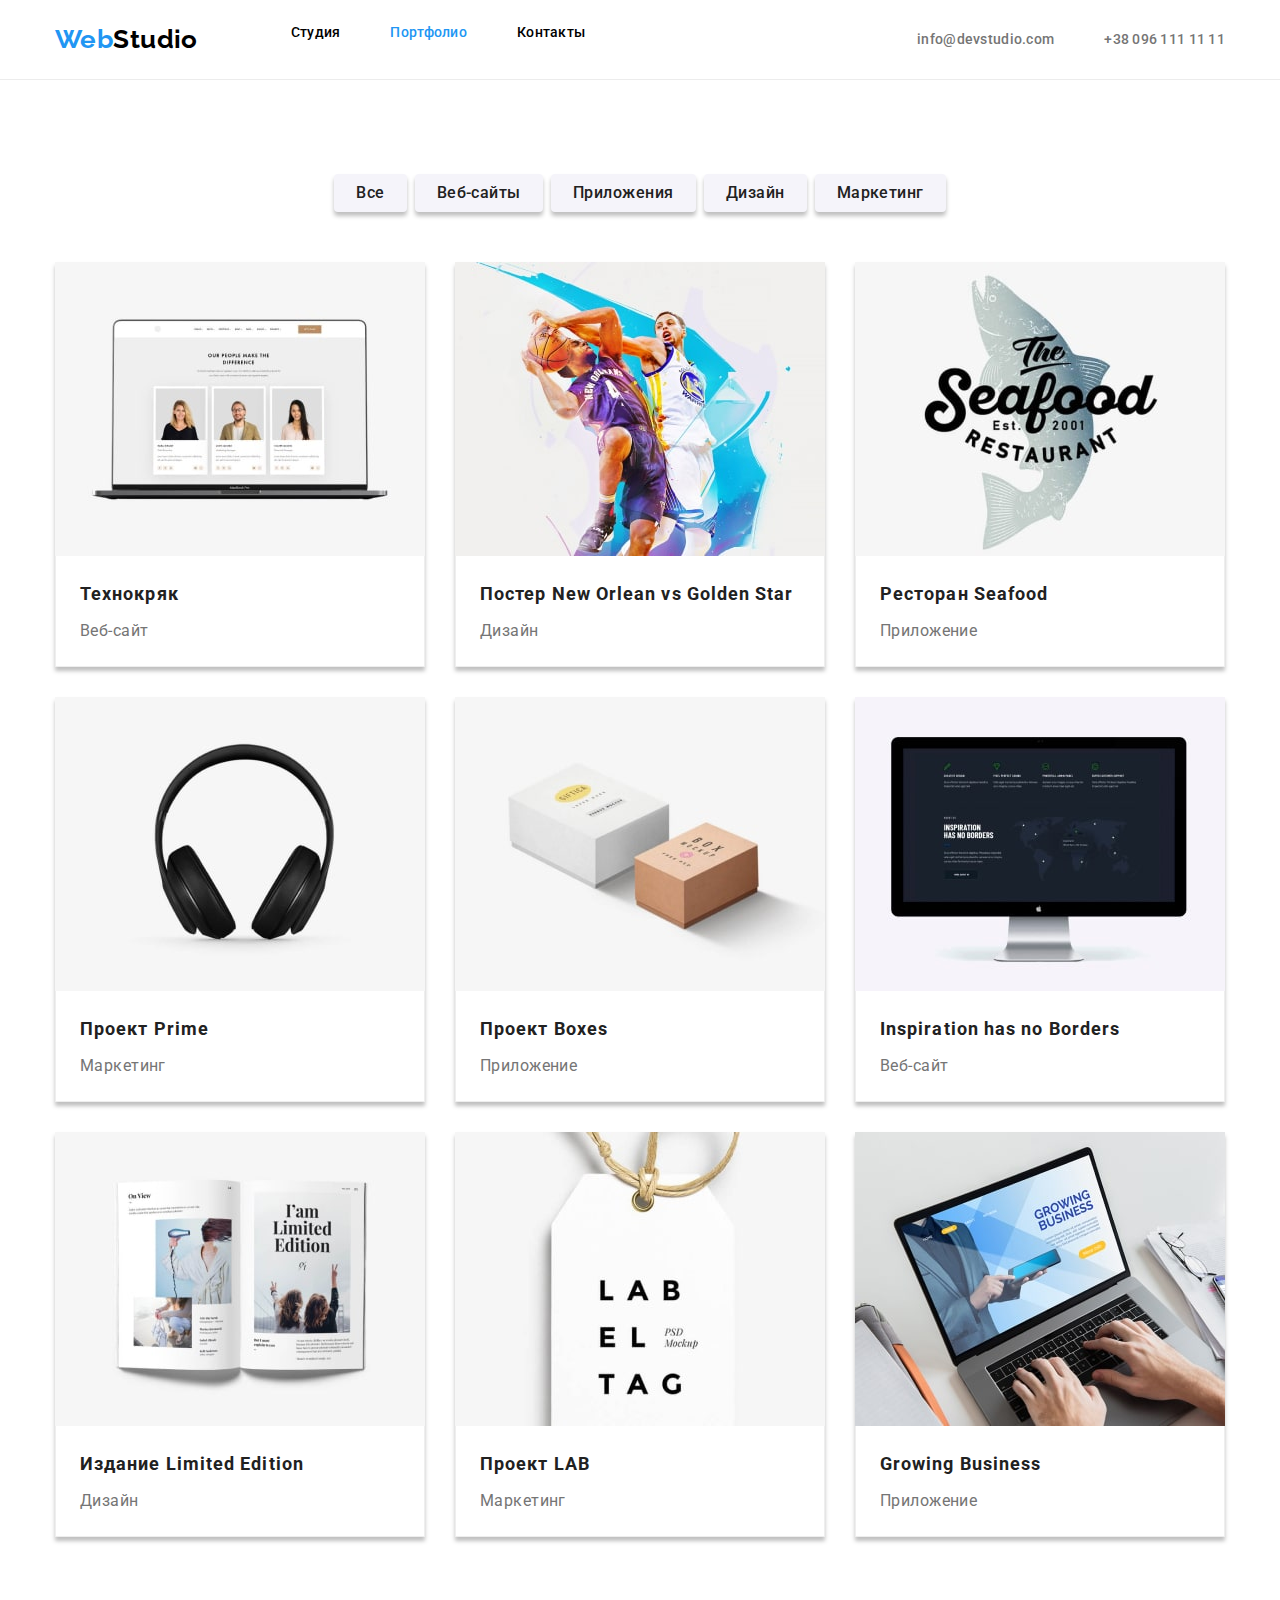
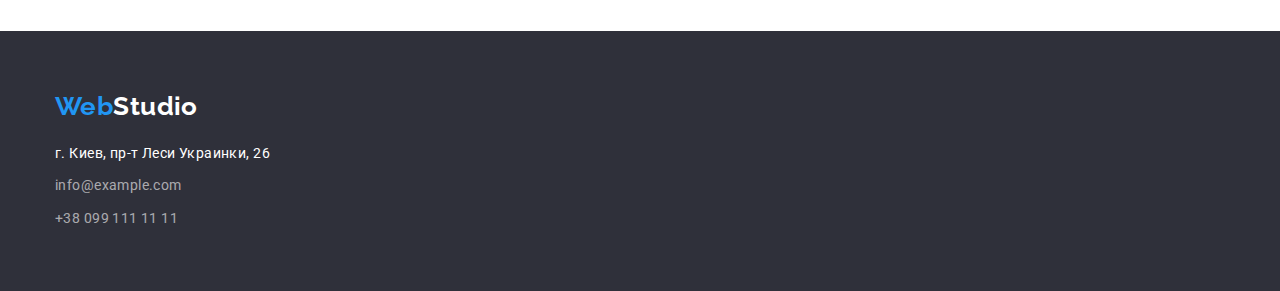
==== portfolio.html @ 5482a14b "copy files" ====
<!DOCTYPE html>
<html lang="ru">
<head>
    <meta charset="UTF-8">
    <meta http-equiv="X-UA-Compatible" content="IE=edge">
    <meta name="viewport" content="width=device-width, initial-scale=1.0">
    <title>Document</title>
    <link rel="preconnect" href="https://fonts.googleapis.com">
    <link rel="preconnect" href="https://fonts.gstatic.com" crossorigin>
    <link href="https://fonts.googleapis.com/css2?family=Montserrat:wght@400;700&family=Raleway:wght@700&family=Roboto:wght@400;500;700;900&display=swap" rel="stylesheet">
    <link rel="stylesheet" href="https://cdnjs.cloudflare.com/ajax/libs/modern-normalize/1.1.0/modern-normalize.css" integrity="sha512-Y0MM+V6ymRKN2zStTqzQ227DWhhp4Mzdo6gnlRnuaNCbc+YN/ZH0sBCLTM4M0oSy9c9VKiCvd4Jk44aCLrNS5Q==" crossorigin="anonymous" referrerpolicy="no-referrer" />
    <link rel="stylesheet" href="./css/styles.css">
</head>
<body>
    <header class="header">
        <div class="container main-nav">
            <nav class="header-nav">
                <a href="./index.html" lang="en" class="header-logo"><span class="logo-web">Web</span>Studio</a>
                <ul class="header-nav-list list">
                    <li class="header-item"><a href="./index.html" class="nav-link link">Студия</a></li>
                    <li class="header-item"><a href="./portfolio.html" class="nav-link current link">Портфолио</a></li>
                    <li class="header-item"><a href="#contancts" class="nav-link link">Контакты</a></li>
                </ul>
            </nav>     
                <ul class="header-contacts list">
                    <li class="header-item"><a href="mailto:info@devstudio.com" class="header-contancts-links link">info@devstudio.com</a></li>
                    <li class="header-item"><a href="tel:+380961111111" class="header-contancts-links link">+38 096 111 11 11</a></li>
                </ul>
        </div>
    </header>
    <main>
                <!-- Кнопки и фильтра -->
        <section class="section-portfolio">
            <div class="container">
                <h1 class="visually-hidden">Наши Работы</h1>
                <ul class="filter-button-list list">
                    <li class="button-item"><button type="button" class="filter-button">Все</button></li>
                    <li class="button-item"><button type="button" class="filter-button">Веб-сайты</button></li>
                    <li class="button-item"><button type="button" class="filter-button">Приложения</button></li>
                    <li class="button-item"><button type="button" class="filter-button">Дизайн</button></li>
                    <li class="button-item"><button type="button" class="filter-button">Маркетинг</button></li>
                </ul>
                <ul class="portfolio-list list">
                    <li class="portfolio-item">
                        <a href="" class="portfolio-link link border">
                            <img src="./images/1-technokryak.jpg" width="370" alt="Технокряк">
                            <div class="portfolio-container">
                                <h2 class="portfolio-title">Технокряк</h2>
                                <p class="portfolio-text">Веб-сайт</p>
                            </div>
                        </a>
                    </li>
                    <li class="portfolio-item">
                        <a href="" class="portfolio-link link border">
                            <img src="./images/2-poster-new-orlean.jpg" width="370" alt="Постер New Orlean vs Golden Star">
                            <div class="portfolio-container">
                                <h2 class="portfolio-title">Постер New Orlean vs Golden Star</h2>
                                <p class="portfolio-text">Дизайн</p>
                            </div>
                        </a>
                    </li>
                    <li class="portfolio-item">
                        <a href="" class="portfolio-link link border">
                            <img src="./images/3-restaurant-seafood.jpg" width="370" alt="Ресторан Seafood">
                            <div class="portfolio-container">
                                <h2 class="portfolio-title">Ресторан Seafood</h2>
                                <p class="portfolio-text">Приложение</p>
                            </div>
                        </a>
                    </li>
                    <li class="portfolio-item">
                        <a href="" class="portfolio-link link">
                            <img src="./images/4-project-prime.jpg" width="370" alt="Проект Prime">
                            <div class="portfolio-container">
                                <h2 class="portfolio-title">Проект Prime</h2>
                                <p class="portfolio-text">Маркетинг</p>
                            </div>
                        </a>
                    </li>
                    <li class="portfolio-item">
                        <a href="" class="portfolio-link link">
                            <img src="./images/5-project-boxes.jpg" width="370" alt="Проект Boxes">
                            <div class="portfolio-container">
                                <h2 class="portfolio-title">Проект Boxes</h2>
                                <p class="portfolio-text">Приложение</p>
                            </div>
                        </a>
                    </li>
                    <li class="portfolio-item">
                        <a href="" class="portfolio-link link">
                            <img src="./images/6-inspiration-has-no-borders.jpg" width="370" alt="Inspiration has no Borders">
                            <div class="portfolio-container">
                                <h2 class="portfolio-title">Inspiration has no Borders</h2>
                                <p class="portfolio-text">Веб-сайт</p>
                            </div>
                        </a>
                    </li>
                    <li class="portfolio-item">
                        <a href="" class="portfolio-link link">
                            <img src="./images/7-limitededition.jpg" width="370" alt="Издание Limited Edition">
                            <div class="portfolio-container">
                                <h2 class="portfolio-title">Издание Limited Edition</h2>
                                <p class="portfolio-text">Дизайн</p>
                            </div>
                        </a>
                    </li>
                    <li class="portfolio-item">
                        <a href="" class="portfolio-link link">
                            <img src="./images/8-project-lab.jpg" width="370" alt="Проект LAB">
                            <div class="portfolio-container">
                                <h2 class="portfolio-title">Проект LAB</h2>
                                <p class="portfolio-text">Маркетинг</p>
                            </div>
                        </a>
                    </li>
                    <li class="portfolio-item">
                        <a href="" class="portfolio-link link">
                            <img src="./images/9-growing-Business.jpg" width="370" alt="Growing Business">
                            <div class="portfolio-container">
                                <h2 class="portfolio-title">Growing Business</h2>
                                <p class="portfolio-text">Приложение</p>
                            </div>
                        </a>
                    </li>
                </ul>
            </div>
        </section>
    </main>
    <footer id="contancts" class="footer">
        <div class="container">
            <a href="./index.html" lang="en" class="footer-logo"><span class="logo-web">Web</span><span class="footer-logo-studio">Studio</span></a>
            <address class="address">
                <ul class="address-list list">
                    <li class="adress-item"><a href="https://goo.gl/maps/8shdiFGx71ro6A286" target="_blank" rel="nofollow" class="map link">г. Киев, пр-т Леси Украинки, 26</a></li>
                    <li class="adress-item"><a href="mailto:info@example.com" class="footer-contacts link">info@example.com</a></li>
                    <li class="adress-item"><a href="tel:+380991111111" class="footer-contacts link">+38 099 111 11 11</a></li>
            </ul>
            </address>
        </div>
    </footer>
</body>
</html>
---- css/styles.css ----
:root {
    --logo-primary-text: #000000;
    --hero-text-color: #FFFFFF;
    --hero-background-color: #2F303A;
    --footer-background-color: #2F303A;
    --footer-contacts-color: rgba(255, 255, 255, 0.6);
    --primary-text-color: #757575; 
    --title-text-color: #212121;
    --accent-color: #2196F3;
    --primaty-bg-color: #FFFFFF;
    --section-background-color: #CCCCCC;
    --filterbutton-main-color: #212121;
    --filterbutton-bg-color: #F5F4FA;
    --filterbutton-secondbg-color: #2196F3;
    --main-font: Roboto, sand-serif}

body {
    font-family: 'Roboto', sans-serif;
    color: var(--primary-text-color); 
    background-color: var(--primaty-bg-color); 
    font-size: 14px; 
    letter-spacing: 0.03em;}
/* --- Basic Recommendation Styles --- */
p, h1, h2, h3, h4, h5, h6 {margin: 0;}
button {display: block; margin: 0 auto; cursor: pointer; font-family: var(--main-font); font-size: 14px; letter-spacing: 0.03em;}
img {display: block;
    max-width: 100%;
    height: auto;}
address {font-style: normal;}
.list {list-style: none; margin: 0; padding-left: 0;}
.link {text-decoration: none; color: inherit;}

html {box-sizing: border-box;}
*, *::before, *::after {box-sizing: border-box;}

.header-logo, .footer-logo {text-decoration: none;}

.container {width: 1200px; padding: 0 15px; margin: 0 auto;}
.container-second {width: 1200px; padding: 0 15px; margin: 0 auto;}

.visually-hidden {position: absolute;
    white-space: nowrap;
    width: 1px;
    height: 1px;
    overflow: hidden;
    border: 0;
    padding: 0;
    clip: rect(0 0 0 0);
    clip-path: inset(50%);
    margin: -1px;}

/* --- Кнопки (часть) ---  */
.hero-button, .filter-button {display: border-box; font-family: inherit; cursor: pointer; border: 0;}
.hero-button:hover, .hero-button:focus {box-shadow: 0px 4px 4px rgba(0, 0, 0, 0.15); border-radius: 4px;}

/* --- Логотип ---  */
.header-logo {display: inline-block; margin-right: 93px;
    font-family: 'Raleway';
    font-weight: 700;
    font-size: 26px;
    line-height: 1.19;
    color: var(--logo-primary-text);}
.logo-web {color: var(--accent-color);}

/* --- Хэдер ---  */
.header {border-bottom: 1px solid #ECECEC;}
.nav-link {font-weight: 500;
    line-height: 1.14;
    letter-spacing: 0.02em;
    color: var(--logo-primary-text);}
.nav-link {color: var(--logo-primary-text);}
.nav-link.link.current {color: var(--accent-color)}
.nav-link:hover, .nav-link:focus {color: var(--accent-color);}
.header-contancts-links {font-weight: 500;
    line-height: 1.14;
    letter-spacing: 0.02em;
    color: #757575;}
.header-contancts-links:hover, .header-contancts-links:focus, 
.map:hover, .footer-contacts:hover, .map:focus, .footer-contacts:focus {color: var(--accent-color);}
.header-nav, .header-nav-list, .features-list, .header-contacts {display: flex;}

.header-nav {padding-top: 24px; padding-bottom: 24px;}
.header-nav-list {margin-right: auto;}
.header .container {display: flex; align-items: center;}
.header-nav .nav-link {padding-top: 10px; padding-bottom: 10px;}
.header-contacts .header-contancts-links {padding-top: 10px; padding-bottom: 10px;}
.header-nav-list, .header-contacts {gap: 50px}
.header .header-contacts {margin-left: auto}

/* --- Футер ---  */
.footer {padding: 60px 0; background: var(--footer-background-color)}
.footer-logo-studio {color: var(--primaty-bg-color);}
.map {font-style: normal;
    font-size: 14px;
    line-height: 1.71;
    color: var(--primaty-bg-color)}
.footer-contacts {font-style: normal;
    line-height: 1.71;
    letter-spacing: 0.03em;
    color: var(--footer-contacts-color);}
.map:focus {color: var(--accent-color);}
.footer-contacts:focus {color: var(--accent-color);}
.footer-logo {
    font-family: 'Raleway';
    font-weight: 700;
    font-size: 26px;
    line-height: 1.19;
    color: var(--logo-primary-text);}
/* .footer-logo {display: block; margin:auto; margin-bottom: 20px;} */
.address-list .adress-item:not(:last-child) {margin-bottom: 9px;}
.address {margin-top: 20px;}


/* --- Hero ---  */
.section-hero {text-align: center; padding: 200px 0; background-color: #2F303A;}
.hero-title {width: 696px; margin: auto; margin-bottom: 30px; font-weight: 900; 
    font-size: 44px;
    line-height: 1.36;
    text-align: center;
    letter-spacing: 0.06em;
    text-transform: uppercase;
    color: var(--hero-text-color);}

/* --- Hero Button ---  */
.hero-button {display: inline-block;
    font-weight: 700;
    font-size: 16px;
    line-height: 1.87;
    padding: 10px 32px;
    letter-spacing: 0.06em;
    color: var(--primaty-bg-color);
    background-color: var(--accent-color);
    border-radius: 4px;}

/* --- Тайтл секций ---  */
.section-title {margin-bottom: 50px; font-weight: 700;
    font-size: 36px;
    line-height: 1.16;
    text-align: center;
    color: var(--title-text-color);}
.section-title.team-title {margin-bottom: 50px;}

    /* --- Особенности ---  */
.section-features {margin: 94px 0;}
.features-title {margin-bottom: 10px;
    font-weight: 700;
    font-size: 14px;
    line-height: 1.14;
    letter-spacing: 0.03em;
    text-transform: uppercase;
    color: var(--title-text-color);}
.features-text {line-height: 1.71;
    color: var(--primary-text-color)}
.features-head {width: 270px;}
.features-list {gap: 30px;}


/* --- Галерея --- */
.section-gallery {padding: 0 0 94px 0;}
.gallery-list {display: flex;}
.gallery-list .gallery-item:not(:last-child) {margin-right: 30px;}


    /* --- Наша команда ---  */
.section-team {padding: 94px 0; background-color: var(--section-background-color)}
.team-list {display: flex;}
.team-list .team-title {
    width: ((100% - 90px) / 4);
    font-weight: 500;
    font-size: 16px;
    line-height: 1.18;
    text-align: center;
    color: var(--title-text-color);}
.team-title {margin-bottom: 10px;}
.team-job {font-weight: 400;
    font-size: 16px;
    line-height: 1.18;
    text-align: center;
    color: var(--primary-text-color);}
.team-list .team-item:not(:last-child) {margin-right: 30px;}
.container-job {padding: 30px 0;}
.team-item {background-color: var(--primaty-bg-color);
    box-shadow: 0px 1px 3px rgba(0, 0, 0, 0.12), 0px 1px 1px rgba(0, 0, 0, 0.14), 0px 2px 1px rgba(0, 0, 0, 0.2);
    border-radius: 0px 0px 4px 4px;}

.section-portfolio {padding: 94px 0;}
/* --- Filter Buttons ---  */
.filter-button {padding: 6px 22px; font-weight: 500;
    font-size: 16px;
    line-height: 1.62;
    text-align: center;
    border-radius: 4px;
    letter-spacing: 0.03em;
    box-shadow: 0px 4px 4px rgba(0, 0, 0, 0.25);
    color: var(--filterbutton-main-color);
    background-color: var(--filterbutton-bg-color);}
.filter-button:hover, .filter-button:focus {
    color: var(--filterbutton-bg-color);
    background-color: var(--filterbutton-secondbg-color);}
.filter-button-list {display: flex; margin-bottom: 50px; justify-content: center;}
.filter-button-list .button-item:not(:last-child) {margin-right: 8px;}

/* --- Portfolio ---  */
.portfolio-title {margin-bottom: 4px;
    font-weight: 700;
    font-size: 18px;
    line-height: 2;
    letter-spacing: 0.06em;
    color: var(--title-text-color)}
.portfolio-text {font-size: 16px;
    line-height: 1.87;
    color: var(--primary-text-color)}
.portfolio-list {display: flex; flex-wrap: wrap; gap: 30px;} 
.portfolio-container {border: 1px solid #eeeeee; padding: 20px 24px; border-top: 0;}
.portfolio-item {width: 370px; width: cacl ((100% - 60px)/3);
    box-shadow: 0px 4px 4px rgba(0, 0, 0, 0.25);}

.filter-button:hover, .filter-button:focus {
    color: var(--filterbutton-bg-color);
    background-color: var(--filterbutton-secondbg-color);}

/* --- Рукщ ифслпкщгтв --- */
.overlay {height: 600px; max-width: 1400px; margin-right: auto; margin-left: auto;
    background-repeat: no-repeat;
    background-position: center;
    background-size: cover;
    background-image: linear-gradient(to right, rgba(47, 48, 58, 0.4), rgba(47, 48, 58, 0.4)), url(../images/hero-overlay.jpg);}
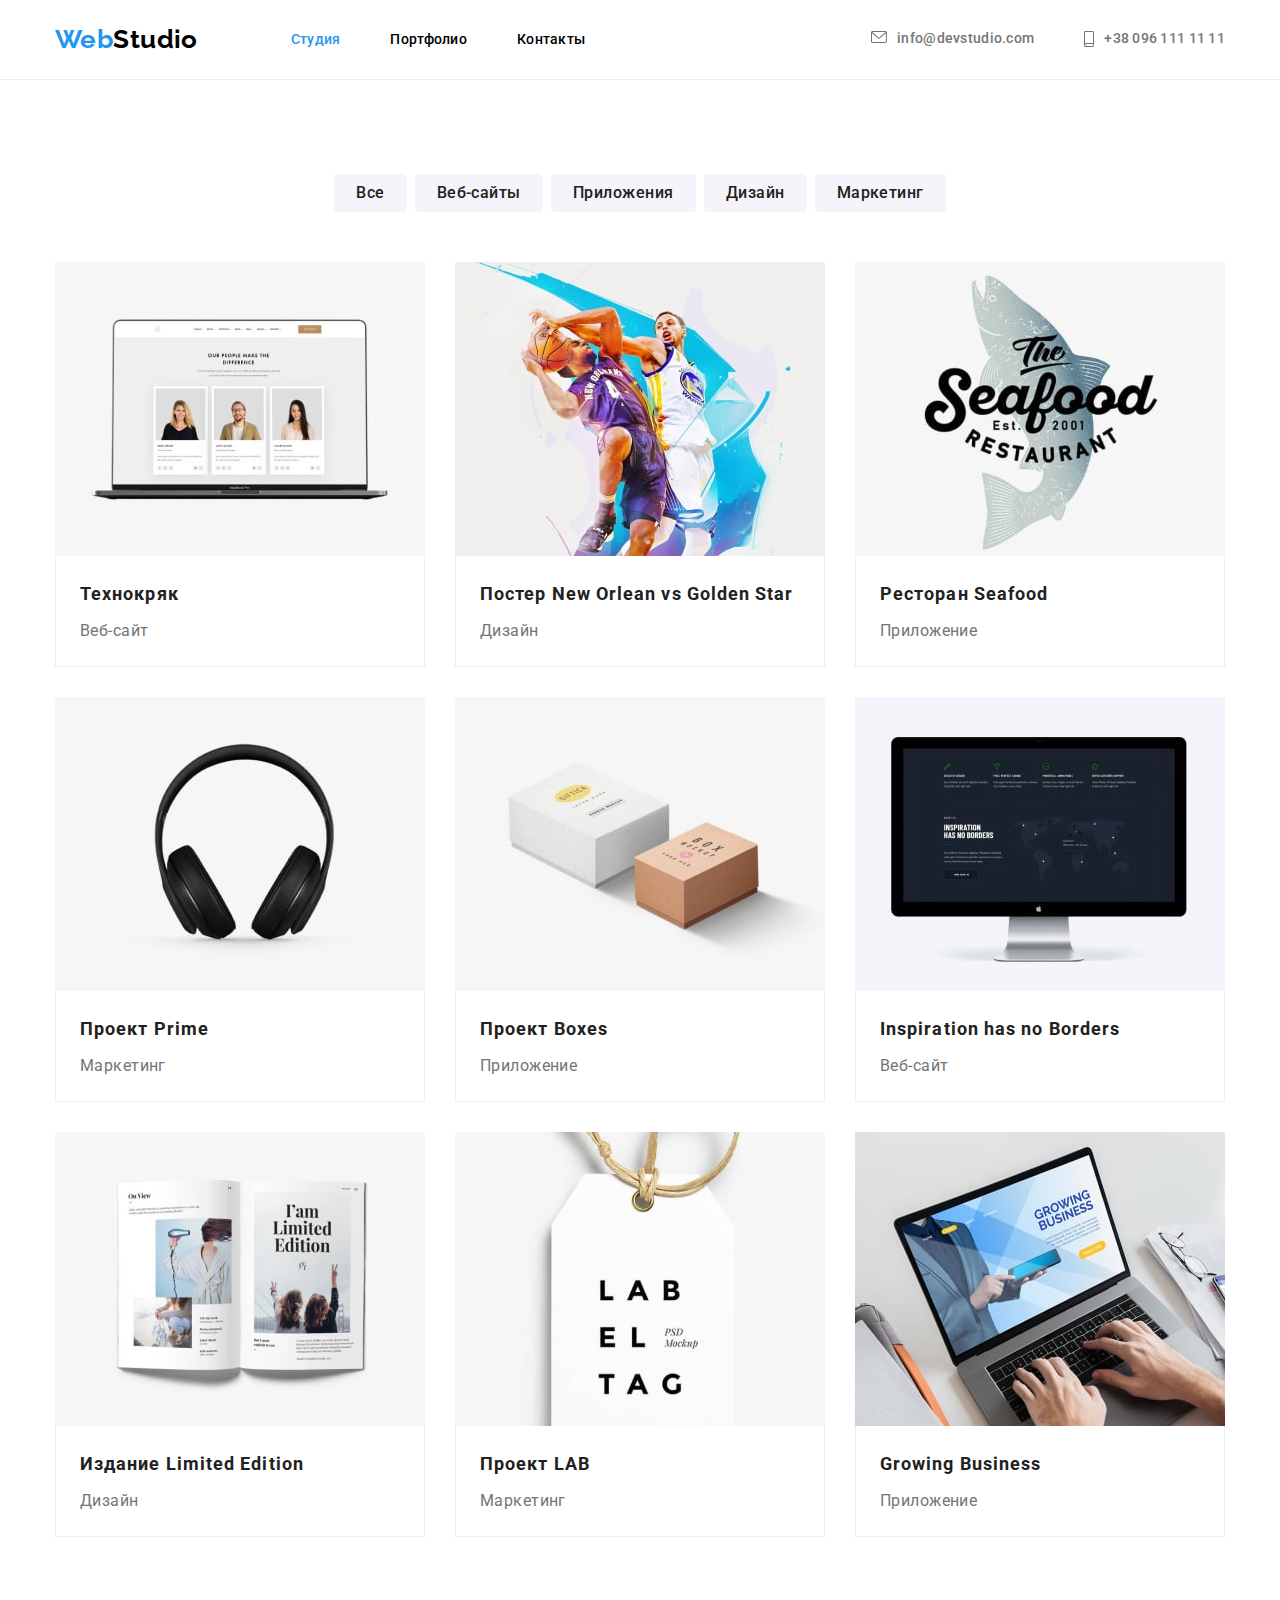
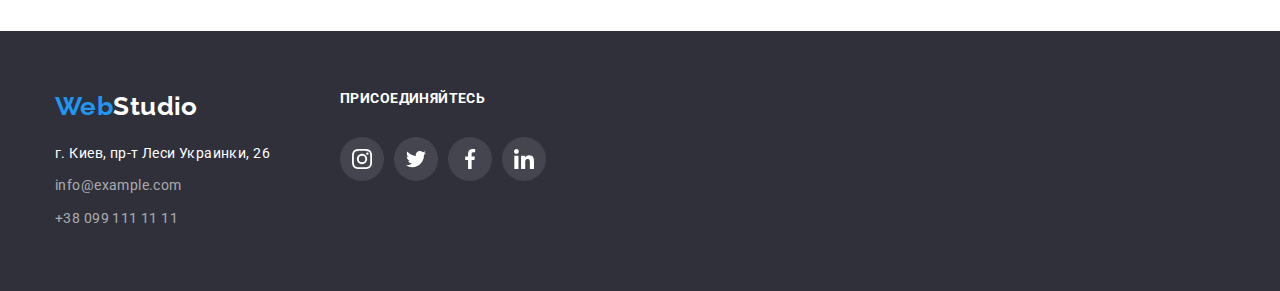
==== commit 34dff2e1: "add links" ====
--- a/portfolio.html
+++ b/portfolio.html
@@ -1,142 +1,279 @@
 <!DOCTYPE html>
 <html lang="ru">
-<head>
-    <meta charset="UTF-8">
-    <meta http-equiv="X-UA-Compatible" content="IE=edge">
-    <meta name="viewport" content="width=device-width, initial-scale=1.0">
+  <head>
+    <meta charset="UTF-8" />
+    <meta http-equiv="X-UA-Compatible" content="IE=edge" />
+    <meta name="viewport" content="width=device-width, initial-scale=1.0" />
     <title>Document</title>
-    <link rel="preconnect" href="https://fonts.googleapis.com">
-    <link rel="preconnect" href="https://fonts.gstatic.com" crossorigin>
-    <link href="https://fonts.googleapis.com/css2?family=Montserrat:wght@400;700&family=Raleway:wght@700&family=Roboto:wght@400;500;700;900&display=swap" rel="stylesheet">
-    <link rel="stylesheet" href="https://cdnjs.cloudflare.com/ajax/libs/modern-normalize/1.1.0/modern-normalize.css" integrity="sha512-Y0MM+V6ymRKN2zStTqzQ227DWhhp4Mzdo6gnlRnuaNCbc+YN/ZH0sBCLTM4M0oSy9c9VKiCvd4Jk44aCLrNS5Q==" crossorigin="anonymous" referrerpolicy="no-referrer" />
-    <link rel="stylesheet" href="./css/styles.css">
-</head>
-<body>
-    <header class="header">
-        <div class="container main-nav">
-            <nav class="header-nav">
-                <a href="./index.html" lang="en" class="header-logo"><span class="logo-web">Web</span>Studio</a>
-                <ul class="header-nav-list list">
-                    <li class="header-item"><a href="./index.html" class="nav-link link">Студия</a></li>
-                    <li class="header-item"><a href="./portfolio.html" class="nav-link current link">Портфолио</a></li>
-                    <li class="header-item"><a href="#contancts" class="nav-link link">Контакты</a></li>
-                </ul>
-            </nav>     
-                <ul class="header-contacts list">
-                    <li class="header-item"><a href="mailto:info@devstudio.com" class="header-contancts-links link">info@devstudio.com</a></li>
-                    <li class="header-item"><a href="tel:+380961111111" class="header-contancts-links link">+38 096 111 11 11</a></li>
-                </ul>
-        </div>
+    <link rel="preconnect" href="https://fonts.googleapis.com" />
+    <link rel="preconnect" href="https://fonts.gstatic.com" crossorigin />
+    <link
+      href="https://fonts.googleapis.com/css2?family=Montserrat:wght@400;700&family=Raleway:wght@700&family=Roboto:wght@400;500;700;900&display=swap"
+      rel="stylesheet"
+    />
+    <link
+      rel="stylesheet"
+      href="https://cdnjs.cloudflare.com/ajax/libs/modern-normalize/1.1.0/modern-normalize.css"
+      integrity="sha512-Y0MM+V6ymRKN2zStTqzQ227DWhhp4Mzdo6gnlRnuaNCbc+YN/ZH0sBCLTM4M0oSy9c9VKiCvd4Jk44aCLrNS5Q=="
+      crossorigin="anonymous"
+      referrerpolicy="no-referrer"
+    />
+    <link rel="stylesheet" href="./css/styles.css" />
+  </head>
+  <body>
+    <header class="main-header">
+      <div class="container main-nav">
+        <nav class="header-nav">
+          <a href="./index.html" lang="en" class="header-logo"
+            ><span class="logo-web">Web</span>Studio</a
+          >
+          <ul class="header-nav-list list">
+            <li class="header-item">
+              <a href="./index.html" class="nav-link current link">Студия</a>
+            </li>
+            <li class="header-item">
+              <a href="./portfolio.html" class="nav-link link">Портфолио</a>
+            </li>
+            <li class="header-item">
+              <a href="#contancts" class="nav-link link">Контакты</a>
+            </li>
+          </ul>
+        </nav>
+        <ul class="header-contacts list">
+          <li class="header-item">
+            <a
+              href="mailto:info@devstudio.com"
+              class="header-contancts-links mail-link link"
+            >
+              <svg class="mail-icon" width="16" height="12">
+                <use href="./images/icons.svg#icon-mail"></use></svg
+              >info@devstudio.com
+            </a>
+          </li>
+          <li class="header-item">
+            <a
+              href="tel:+380961111111"
+              class="header-contancts-links phone-link link"
+            >
+              <svg class="phone-icon" width="10" height="16">
+                <use href="./images/icons.svg#icon-phone"></use></svg
+              >+38 096 111 11 11
+            </a>
+          </li>
+        </ul>
+      </div>
     </header>
     <main>
-                <!-- Кнопки и фильтра -->
-        <section class="section-portfolio">
-            <div class="container">
-                <h1 class="visually-hidden">Наши Работы</h1>
-                <ul class="filter-button-list list">
-                    <li class="button-item"><button type="button" class="filter-button">Все</button></li>
-                    <li class="button-item"><button type="button" class="filter-button">Веб-сайты</button></li>
-                    <li class="button-item"><button type="button" class="filter-button">Приложения</button></li>
-                    <li class="button-item"><button type="button" class="filter-button">Дизайн</button></li>
-                    <li class="button-item"><button type="button" class="filter-button">Маркетинг</button></li>
-                </ul>
-                <ul class="portfolio-list list">
-                    <li class="portfolio-item">
-                        <a href="" class="portfolio-link link border">
-                            <img src="./images/1-technokryak.jpg" width="370" alt="Технокряк">
-                            <div class="portfolio-container">
-                                <h2 class="portfolio-title">Технокряк</h2>
-                                <p class="portfolio-text">Веб-сайт</p>
-                            </div>
-                        </a>
-                    </li>
-                    <li class="portfolio-item">
-                        <a href="" class="portfolio-link link border">
-                            <img src="./images/2-poster-new-orlean.jpg" width="370" alt="Постер New Orlean vs Golden Star">
-                            <div class="portfolio-container">
-                                <h2 class="portfolio-title">Постер New Orlean vs Golden Star</h2>
-                                <p class="portfolio-text">Дизайн</p>
-                            </div>
-                        </a>
-                    </li>
-                    <li class="portfolio-item">
-                        <a href="" class="portfolio-link link border">
-                            <img src="./images/3-restaurant-seafood.jpg" width="370" alt="Ресторан Seafood">
-                            <div class="portfolio-container">
-                                <h2 class="portfolio-title">Ресторан Seafood</h2>
-                                <p class="portfolio-text">Приложение</p>
-                            </div>
-                        </a>
-                    </li>
-                    <li class="portfolio-item">
-                        <a href="" class="portfolio-link link">
-                            <img src="./images/4-project-prime.jpg" width="370" alt="Проект Prime">
-                            <div class="portfolio-container">
-                                <h2 class="portfolio-title">Проект Prime</h2>
-                                <p class="portfolio-text">Маркетинг</p>
-                            </div>
-                        </a>
-                    </li>
-                    <li class="portfolio-item">
-                        <a href="" class="portfolio-link link">
-                            <img src="./images/5-project-boxes.jpg" width="370" alt="Проект Boxes">
-                            <div class="portfolio-container">
-                                <h2 class="portfolio-title">Проект Boxes</h2>
-                                <p class="portfolio-text">Приложение</p>
-                            </div>
-                        </a>
-                    </li>
-                    <li class="portfolio-item">
-                        <a href="" class="portfolio-link link">
-                            <img src="./images/6-inspiration-has-no-borders.jpg" width="370" alt="Inspiration has no Borders">
-                            <div class="portfolio-container">
-                                <h2 class="portfolio-title">Inspiration has no Borders</h2>
-                                <p class="portfolio-text">Веб-сайт</p>
-                            </div>
-                        </a>
-                    </li>
-                    <li class="portfolio-item">
-                        <a href="" class="portfolio-link link">
-                            <img src="./images/7-limitededition.jpg" width="370" alt="Издание Limited Edition">
-                            <div class="portfolio-container">
-                                <h2 class="portfolio-title">Издание Limited Edition</h2>
-                                <p class="portfolio-text">Дизайн</p>
-                            </div>
-                        </a>
-                    </li>
-                    <li class="portfolio-item">
-                        <a href="" class="portfolio-link link">
-                            <img src="./images/8-project-lab.jpg" width="370" alt="Проект LAB">
-                            <div class="portfolio-container">
-                                <h2 class="portfolio-title">Проект LAB</h2>
-                                <p class="portfolio-text">Маркетинг</p>
-                            </div>
-                        </a>
-                    </li>
-                    <li class="portfolio-item">
-                        <a href="" class="portfolio-link link">
-                            <img src="./images/9-growing-Business.jpg" width="370" alt="Growing Business">
-                            <div class="portfolio-container">
-                                <h2 class="portfolio-title">Growing Business</h2>
-                                <p class="portfolio-text">Приложение</p>
-                            </div>
-                        </a>
-                    </li>
-                </ul>
-            </div>
-        </section>
+      <!-- Кнопки и фильтра -->
+      <section class="section-portfolio">
+        <div class="container">
+          <h1 class="visually-hidden">Наши Работы</h1>
+          <ul class="filter-button-list list">
+            <li class="button-item">
+              <button type="button" class="filter-button">Все</button>
+            </li>
+            <li class="button-item">
+              <button type="button" class="filter-button">Веб-сайты</button>
+            </li>
+            <li class="button-item">
+              <button type="button" class="filter-button">Приложения</button>
+            </li>
+            <li class="button-item">
+              <button type="button" class="filter-button">Дизайн</button>
+            </li>
+            <li class="button-item">
+              <button type="button" class="filter-button">Маркетинг</button>
+            </li>
+          </ul>
+          <ul class="portfolio-list list">
+            <li class="portfolio-item">
+              <a href="" class="portfolio-link link">
+                <img
+                  src="./images/1-technokryak.jpg"
+                  width="370"
+                  alt="Технокряк"
+                />
+                <div class="portfolio-container">
+                  <h2 class="portfolio-title">Технокряк</h2>
+                  <p class="portfolio-text">Веб-сайт</p>
+                </div>
+              </a>
+            </li>
+            <li class="portfolio-item">
+              <a href="" class="portfolio-link link">
+                <img
+                  src="./images/2-poster-new-orlean.jpg"
+                  width="370"
+                  alt="Постер New Orlean vs Golden Star"
+                />
+                <div class="portfolio-container">
+                  <h2 class="portfolio-title">
+                    Постер New Orlean vs Golden Star
+                  </h2>
+                  <p class="portfolio-text">Дизайн</p>
+                </div>
+              </a>
+            </li>
+            <li class="portfolio-item">
+              <a href="" class="portfolio-link link">
+                <img
+                  src="./images/3-restaurant-seafood.jpg"
+                  width="370"
+                  alt="Ресторан Seafood"
+                />
+                <div class="portfolio-container">
+                  <h2 class="portfolio-title">Ресторан Seafood</h2>
+                  <p class="portfolio-text">Приложение</p>
+                </div>
+              </a>
+            </li>
+            <li class="portfolio-item">
+              <a href="" class="portfolio-link link">
+                <img
+                  src="./images/4-project-prime.jpg"
+                  width="370"
+                  alt="Проект Prime"
+                />
+                <div class="portfolio-container">
+                  <h2 class="portfolio-title">Проект Prime</h2>
+                  <p class="portfolio-text">Маркетинг</p>
+                </div>
+              </a>
+            </li>
+            <li class="portfolio-item">
+              <a href="" class="portfolio-link link">
+                <img
+                  src="./images/5-project-boxes.jpg"
+                  width="370"
+                  alt="Проект Boxes"
+                />
+                <div class="portfolio-container">
+                  <h2 class="portfolio-title">Проект Boxes</h2>
+                  <p class="portfolio-text">Приложение</p>
+                </div>
+              </a>
+            </li>
+            <li class="portfolio-item">
+              <a href="" class="portfolio-link link">
+                <img
+                  src="./images/6-inspiration-has-no-borders.jpg"
+                  width="370"
+                  alt="Inspiration has no Borders"
+                />
+                <div class="portfolio-container">
+                  <h2 class="portfolio-title">Inspiration has no Borders</h2>
+                  <p class="portfolio-text">Веб-сайт</p>
+                </div>
+              </a>
+            </li>
+            <li class="portfolio-item">
+              <a href="" class="portfolio-link link">
+                <img
+                  src="./images/7-limitededition.jpg"
+                  width="370"
+                  alt="Издание Limited Edition"
+                />
+                <div class="portfolio-container">
+                  <h2 class="portfolio-title">Издание Limited Edition</h2>
+                  <p class="portfolio-text">Дизайн</p>
+                </div>
+              </a>
+            </li>
+            <li class="portfolio-item">
+              <a href="" class="portfolio-link link">
+                <img
+                  src="./images/8-project-lab.jpg"
+                  width="370"
+                  alt="Проект LAB"
+                />
+                <div class="portfolio-container">
+                  <h2 class="portfolio-title">Проект LAB</h2>
+                  <p class="portfolio-text">Маркетинг</p>
+                </div>
+              </a>
+            </li>
+            <li class="portfolio-item">
+              <a href="" class="portfolio-link link">
+                <img
+                  src="./images/9-growing-Business.jpg"
+                  width="370"
+                  alt="Growing Business"
+                />
+                <div class="portfolio-container">
+                  <h2 class="portfolio-title">Growing Business</h2>
+                  <p class="portfolio-text">Приложение</p>
+                </div>
+              </a>
+            </li>
+          </ul>
+        </div>
+      </section>
     </main>
     <footer id="contancts" class="footer">
-        <div class="container">
-            <a href="./index.html" lang="en" class="footer-logo"><span class="logo-web">Web</span><span class="footer-logo-studio">Studio</span></a>
-            <address class="address">
-                <ul class="address-list list">
-                    <li class="adress-item"><a href="https://goo.gl/maps/8shdiFGx71ro6A286" target="_blank" rel="nofollow" class="map link">г. Киев, пр-т Леси Украинки, 26</a></li>
-                    <li class="adress-item"><a href="mailto:info@example.com" class="footer-contacts link">info@example.com</a></li>
-                    <li class="adress-item"><a href="tel:+380991111111" class="footer-contacts link">+38 099 111 11 11</a></li>
+      <div class="container-footer container">
+        <div class="address-container">
+          <a href="./index.html" lang="en" class="footer-logo"
+            ><span class="logo-web">Web</span
+            ><span class="footer-logo-studio">Studio</span></a
+          >
+          <address class="address">
+            <ul class="address-list list">
+              <li class="adress-item">
+                <a
+                  href="https://goo.gl/maps/8shdiFGx71ro6A286"
+                  target="_blank"
+                  rel="nofollow"
+                  class="map link"
+                  >г. Киев, пр-т Леси Украинки, 26</a
+                >
+              </li>
+              <li class="adress-item">
+                <a href="mailto:info@example.com" class="footer-contacts link"
+                  >info@example.com</a
+                >
+              </li>
+              <li class="adress-item">
+                <a href="tel:+380991111111" class="footer-contacts link"
+                  >+38 099 111 11 11</a
+                >
+              </li>
             </ul>
-            </address>
+          </address>
         </div>
+        <div class="join">
+          <h3 class="join-title">Присоединяйтесь</h3>
+          <ul class="join-list list">
+            <li class="join-item">
+              <a href="" class="join-link link">
+                <svg class="join-icon" width="20px" height="20px">
+                  <use href="./images/icons.svg#icon-instagram"></use>
+                </svg>
+              </a>
+            </li>
+            <li class="join-item">
+              <a href="" class="join-link link">
+                <svg class="join-icon" width="20px" height="20px">
+                  <use href="./images/icons.svg#icon-twitter"></use>
+                </svg>
+              </a>
+            </li>
+            <li class="join-item">
+              <a href="" class="join-link link">
+                <svg class="join-icon" width="20px" height="20px">
+                  <use href="./images/icons.svg#icon-facebook"></use>
+                </svg>
+              </a>
+            </li>
+            <li class="join-item">
+              <a href="" class="join-link link">
+                <svg class="join-icon" width="20px" height="20px">
+                  <use href="./images/icons.svg#icon-linkedin"></use>
+                </svg>
+              </a>
+            </li>
+          </ul>
+        </div>
+      </div>
     </footer>
-</body>
-</html>+  </body>
+</html>
--- a/css/styles.css
+++ b/css/styles.css
@@ -1,227 +1,566 @@
 :root {
-    --logo-primary-text: #000000;
-    --hero-text-color: #FFFFFF;
-    --hero-background-color: #2F303A;
-    --footer-background-color: #2F303A;
-    --footer-contacts-color: rgba(255, 255, 255, 0.6);
-    --primary-text-color: #757575; 
-    --title-text-color: #212121;
-    --accent-color: #2196F3;
-    --primaty-bg-color: #FFFFFF;
-    --section-background-color: #CCCCCC;
-    --filterbutton-main-color: #212121;
-    --filterbutton-bg-color: #F5F4FA;
-    --filterbutton-secondbg-color: #2196F3;
-    --main-font: Roboto, sand-serif}
+  --logo-primary-text: #000000;
+  --hero-text-color: #ffffff;
+  --hero-background-color: #2f303a;
+  --footer-background-color: #2f303a;
+  --footer-contacts-color: rgba(255, 255, 255, 0.6);
+  --primary-text-color: #757575;
+  --title-text-color: #212121;
+  --accent-color: #2196f3;
+  --primaty-bg-color: #ffffff;
+  --section-background-color: #f5f4fa;
+  --filterbutton-main-color: #212121;
+  --filterbutton-bg-color: #f5f4fa;
+  --filterbutton-secondbg-color: #2196f3;
+  --features-bg-color: #f5f4fa;
+  --main-icon-color: #afb1b8;
+  --second-icon-color: #ffffff;
+  --main-font: Roboto, sand-serif;
+}
 
 body {
-    font-family: 'Roboto', sans-serif;
-    color: var(--primary-text-color); 
-    background-color: var(--primaty-bg-color); 
-    font-size: 14px; 
-    letter-spacing: 0.03em;}
+  font-family: "Roboto", sans-serif;
+  color: var(--primary-text-color);
+  background-color: var(--primaty-bg-color);
+  font-size: 14px;
+  letter-spacing: 0.03em;
+}
 /* --- Basic Recommendation Styles --- */
-p, h1, h2, h3, h4, h5, h6 {margin: 0;}
-button {display: block; margin: 0 auto; cursor: pointer; font-family: var(--main-font); font-size: 14px; letter-spacing: 0.03em;}
-img {display: block;
-    max-width: 100%;
-    height: auto;}
-address {font-style: normal;}
-.list {list-style: none; margin: 0; padding-left: 0;}
-.link {text-decoration: none; color: inherit;}
-
-html {box-sizing: border-box;}
-*, *::before, *::after {box-sizing: border-box;}
-
-.header-logo, .footer-logo {text-decoration: none;}
-
-.container {width: 1200px; padding: 0 15px; margin: 0 auto;}
-.container-second {width: 1200px; padding: 0 15px; margin: 0 auto;}
-
-.visually-hidden {position: absolute;
-    white-space: nowrap;
-    width: 1px;
-    height: 1px;
-    overflow: hidden;
-    border: 0;
-    padding: 0;
-    clip: rect(0 0 0 0);
-    clip-path: inset(50%);
-    margin: -1px;}
+p,
+h1,
+h2,
+h3,
+h4,
+h5,
+h6 {
+  margin: 0;
+}
+button {
+  display: block;
+  margin: 0 auto;
+  cursor: pointer;
+  font-family: var(--main-font);
+  font-size: 14px;
+  letter-spacing: 0.03em;
+}
+img {
+  display: block;
+  max-width: 100%;
+  height: auto;
+}
+address {
+  font-style: normal;
+}
+.list {
+  list-style: none;
+  margin: 0;
+  padding-left: 0;
+}
+.link {
+  text-decoration: none;
+  color: inherit;
+}
+
+html {
+  box-sizing: border-box;
+}
+*,
+*::before,
+*::after {
+  box-sizing: border-box;
+}
+
+.header-logo,
+.footer-logo {
+  text-decoration: none;
+}
+
+.container {
+  width: 1200px;
+  padding: 0 15px;
+  margin: 0 auto;
+}
+.container-second {
+  width: 1200px;
+  padding: 0 15px;
+  margin: 0 auto;
+}
+
+.visually-hidden {
+  position: absolute;
+  white-space: nowrap;
+  width: 1px;
+  height: 1px;
+  overflow: hidden;
+  border: 0;
+  padding: 0;
+  clip: rect(0 0 0 0);
+  clip-path: inset(50%);
+  margin: -1px;
+}
 
 /* --- Кнопки (часть) ---  */
-.hero-button, .filter-button {display: border-box; font-family: inherit; cursor: pointer; border: 0;}
-.hero-button:hover, .hero-button:focus {box-shadow: 0px 4px 4px rgba(0, 0, 0, 0.15); border-radius: 4px;}
+.hero-button,
+.filter-button {
+  display: border-box;
+  font-family: inherit;
+  cursor: pointer;
+  border: 0;
+}
+.hero-button:hover,
+.hero-button:focus {
+  box-shadow: 0px 4px 4px rgba(0, 0, 0, 0.15);
+  border-radius: 4px;
+}
 
 /* --- Логотип ---  */
-.header-logo {display: inline-block; margin-right: 93px;
-    font-family: 'Raleway';
-    font-weight: 700;
-    font-size: 26px;
-    line-height: 1.19;
-    color: var(--logo-primary-text);}
-.logo-web {color: var(--accent-color);}
+.header-logo {
+  display: inline-block;
+  margin-right: 93px;
+  font-family: "Raleway";
+  font-weight: 700;
+  font-size: 26px;
+  line-height: 1.19;
+  color: var(--logo-primary-text);
+}
+.logo-web {
+  color: var(--accent-color);
+}
 
 /* --- Хэдер ---  */
-.header {border-bottom: 1px solid #ECECEC;}
-.nav-link {font-weight: 500;
-    line-height: 1.14;
-    letter-spacing: 0.02em;
-    color: var(--logo-primary-text);}
-.nav-link {color: var(--logo-primary-text);}
-.nav-link.link.current {color: var(--accent-color)}
-.nav-link:hover, .nav-link:focus {color: var(--accent-color);}
-.header-contancts-links {font-weight: 500;
-    line-height: 1.14;
-    letter-spacing: 0.02em;
-    color: #757575;}
-.header-contancts-links:hover, .header-contancts-links:focus, 
-.map:hover, .footer-contacts:hover, .map:focus, .footer-contacts:focus {color: var(--accent-color);}
-.header-nav, .header-nav-list, .features-list, .header-contacts {display: flex;}
-
-.header-nav {padding-top: 24px; padding-bottom: 24px;}
-.header-nav-list {margin-right: auto;}
-.header .container {display: flex; align-items: center;}
-.header-nav .nav-link {padding-top: 10px; padding-bottom: 10px;}
-.header-contacts .header-contancts-links {padding-top: 10px; padding-bottom: 10px;}
-.header-nav-list, .header-contacts {gap: 50px}
-.header .header-contacts {margin-left: auto}
+.main-header {
+  border-bottom: 1px solid #ececec;
+}
+.nav-link {
+  font-weight: 500;
+  line-height: 1.14;
+  letter-spacing: 0.02em;
+  color: var(--logo-primary-text);
+}
+.nav-link {
+  color: var(--logo-primary-text);
+}
+.nav-link.link.current {
+  color: var(--accent-color);
+}
+.nav-link:hover,
+.nav-link:focus {
+  color: var(--accent-color);
+}
+
+.mail-link,
+.phone-link {
+  display: flex;
+  font-weight: 500;
+  line-height: 1.14;
+  letter-spacing: 0.02em;
+  fill: var(--primary-text-color);
+}
+
+.phone-icon,
+.mail-icon {
+  margin-right: 10px;
+}
+.mail-link,
+.phone-link {
+  fill: currentColor;
+}
+
+.header-contancts-links:hover,
+.header-contancts-links:focus,
+.map:hover,
+.footer-contacts:hover,
+.map:focus,
+.footer-contacts:focus {
+  color: var(--accent-color);
+}
+.header-nav,
+.header-nav-list,
+.features-list,
+.header-contacts {
+  display: flex;
+  align-items: center;
+}
+
+.header-nav {
+  padding-top: 24px;
+  padding-bottom: 24px;
+}
+.header-nav-list {
+  margin-right: auto;
+}
+.main-header .container {
+  display: flex;
+  align-items: center;
+}
+.header-nav .nav-link {
+  padding-top: 10px;
+  padding-bottom: 10px;
+}
+.header-contacts .header-contancts-links {
+  padding-top: 10px;
+  padding-bottom: 10px;
+}
+.header-nav-list,
+.header-contacts {
+  gap: 50px;
+}
+.main-header .header-contacts {
+  margin-left: auto;
+}
 
 /* --- Футер ---  */
-.footer {padding: 60px 0; background: var(--footer-background-color)}
-.footer-logo-studio {color: var(--primaty-bg-color);}
-.map {font-style: normal;
-    font-size: 14px;
-    line-height: 1.71;
-    color: var(--primaty-bg-color)}
-.footer-contacts {font-style: normal;
-    line-height: 1.71;
-    letter-spacing: 0.03em;
-    color: var(--footer-contacts-color);}
-.map:focus {color: var(--accent-color);}
-.footer-contacts:focus {color: var(--accent-color);}
+.container-footer {
+  display: flex;
+}
+.address-container {
+  margin-right: 70px;
+}
+.footer {
+  padding: 60px 0;
+  background: var(--footer-background-color);
+}
+.footer-logo-studio {
+  color: var(--primaty-bg-color);
+}
+.map {
+  font-style: normal;
+  font-size: 14px;
+  line-height: 1.71;
+  color: var(--primaty-bg-color);
+}
+.footer-contacts {
+  font-style: normal;
+  line-height: 1.71;
+  letter-spacing: 0.03em;
+  color: var(--footer-contacts-color);
+}
+.map:focus {
+  color: var(--accent-color);
+}
+.footer-contacts:focus {
+  color: var(--accent-color);
+}
 .footer-logo {
-    font-family: 'Raleway';
-    font-weight: 700;
-    font-size: 26px;
-    line-height: 1.19;
-    color: var(--logo-primary-text);}
-/* .footer-logo {display: block; margin:auto; margin-bottom: 20px;} */
-.address-list .adress-item:not(:last-child) {margin-bottom: 9px;}
-.address {margin-top: 20px;}
-
+  font-family: "Raleway";
+  font-weight: 700;
+  font-size: 26px;
+  line-height: 1.19;
+  color: var(--logo-primary-text);
+}
+
+.address-list .adress-item:not(:last-child) {
+  margin-bottom: 9px;
+}
+.address {
+  margin-top: 20px;
+}
 
 /* --- Hero ---  */
-.section-hero {text-align: center; padding: 200px 0; background-color: #2F303A;}
-.hero-title {width: 696px; margin: auto; margin-bottom: 30px; font-weight: 900; 
-    font-size: 44px;
-    line-height: 1.36;
-    text-align: center;
-    letter-spacing: 0.06em;
-    text-transform: uppercase;
-    color: var(--hero-text-color);}
+.section-hero {
+  text-align: center;
+  padding: 200px 0;
+  background-color: #2f303a;
+}
+.hero-title {
+  width: 696px;
+  margin: auto;
+  margin-bottom: 30px;
+  font-weight: 900;
+  font-size: 44px;
+  line-height: 1.36;
+  text-align: center;
+  letter-spacing: 0.06em;
+  text-transform: uppercase;
+  color: var(--hero-text-color);
+}
+/* --- Hero Overlay --- */
+.overlay {
+  height: 600px;
+  max-width: 1600px;
+  margin-right: auto;
+  margin-left: auto;
+  background-repeat: no-repeat;
+  background-position: center;
+  background-size: cover;
+  background-image: linear-gradient(
+      to right,
+      rgba(47, 48, 58, 0.4),
+      rgba(47, 48, 58, 0.4)
+    ),
+    url(../images/hero-overlay.jpg);
+}
 
 /* --- Hero Button ---  */
-.hero-button {display: inline-block;
-    font-weight: 700;
-    font-size: 16px;
-    line-height: 1.87;
-    padding: 10px 32px;
-    letter-spacing: 0.06em;
-    color: var(--primaty-bg-color);
-    background-color: var(--accent-color);
-    border-radius: 4px;}
+.hero-button {
+  display: border-box;
+  font-weight: 700;
+  font-size: 16px;
+  line-height: 1.87;
+  padding: 10px 32px;
+  letter-spacing: 0.06em;
+  color: var(--primaty-bg-color);
+  background-color: var(--accent-color);
+  border-radius: 4px;
+}
 
 /* --- Тайтл секций ---  */
-.section-title {margin-bottom: 50px; font-weight: 700;
-    font-size: 36px;
-    line-height: 1.16;
-    text-align: center;
-    color: var(--title-text-color);}
-.section-title.team-title {margin-bottom: 50px;}
-
-    /* --- Особенности ---  */
-.section-features {margin: 94px 0;}
-.features-title {margin-bottom: 10px;
-    font-weight: 700;
-    font-size: 14px;
-    line-height: 1.14;
-    letter-spacing: 0.03em;
-    text-transform: uppercase;
-    color: var(--title-text-color);}
-.features-text {line-height: 1.71;
-    color: var(--primary-text-color)}
-.features-head {width: 270px;}
-.features-list {gap: 30px;}
-
+.section-title {
+  margin-bottom: 50px;
+  font-weight: 700;
+  font-size: 36px;
+  line-height: 1.16;
+  text-align: center;
+  color: var(--title-text-color);
+}
+.section-title.team-title {
+  margin-bottom: 50px;
+}
+
+/* --- Особенности ---  */
+.section-features {
+  padding: 94px 0;
+}
+
+.features-icon-container {
+  width: 270px;
+  height: 120px;
+  margin-bottom: 30px;
+  background-color: var(--features-bg-color);
+}
+.features-icon {
+  margin: 25px 100px;
+}
+
+.features-title {
+  margin-bottom: 10px;
+  font-weight: 700;
+  font-size: 14px;
+  line-height: 1.14;
+  letter-spacing: 0.03em;
+  text-transform: uppercase;
+  color: var(--title-text-color);
+}
+.features-text {
+  line-height: 1.71;
+  color: var(--primary-text-color);
+}
+.features-head {
+  width: 270px;
+}
+.features-list {
+  gap: 30px;
+}
 
 /* --- Галерея --- */
-.section-gallery {padding: 0 0 94px 0;}
-.gallery-list {display: flex;}
-.gallery-list .gallery-item:not(:last-child) {margin-right: 30px;}
-
-
-    /* --- Наша команда ---  */
-.section-team {padding: 94px 0; background-color: var(--section-background-color)}
-.team-list {display: flex;}
+.section-gallery {
+  padding: 0 0 94px 0;
+}
+.gallery-list {
+  display: flex;
+}
+.gallery-list .gallery-item:not(:last-child) {
+  margin-right: 30px;
+}
+
+/* --- Наша команда ---  */
+.section-team {
+  padding: 94px 0;
+  background-color: var(--section-background-color);
+}
+.team-list {
+  display: flex;
+}
 .team-list .team-title {
-    width: ((100% - 90px) / 4);
-    font-weight: 500;
-    font-size: 16px;
-    line-height: 1.18;
-    text-align: center;
-    color: var(--title-text-color);}
-.team-title {margin-bottom: 10px;}
-.team-job {font-weight: 400;
-    font-size: 16px;
-    line-height: 1.18;
-    text-align: center;
-    color: var(--primary-text-color);}
-.team-list .team-item:not(:last-child) {margin-right: 30px;}
-.container-job {padding: 30px 0;}
-.team-item {background-color: var(--primaty-bg-color);
-    box-shadow: 0px 1px 3px rgba(0, 0, 0, 0.12), 0px 1px 1px rgba(0, 0, 0, 0.14), 0px 2px 1px rgba(0, 0, 0, 0.2);
-    border-radius: 0px 0px 4px 4px;}
-
-.section-portfolio {padding: 94px 0;}
+  width: ((100% - 90px) / 4);
+  font-weight: 500;
+  font-size: 16px;
+  line-height: 1.18;
+  text-align: center;
+  color: var(--title-text-color);
+}
+.team-title {
+  margin-bottom: 10px;
+}
+.team-job {
+  font-weight: 400;
+  font-size: 16px;
+  margin-bottom: 16px;
+  line-height: 1.18;
+  text-align: center;
+  color: var(--primary-text-color);
+}
+.team-list .team-item:not(:last-child) {
+  margin-right: 30px;
+}
+.container-job {
+  padding: 30px 0;
+}
+.team-item {
+  background-color: var(--primaty-bg-color);
+  box-shadow: 0px 1px 3px rgba(0, 0, 0, 0.12), 0px 1px 1px rgba(0, 0, 0, 0.14),
+    0px 2px 1px rgba(0, 0, 0, 0.2);
+  border-radius: 0px 0px 4px 4px;
+}
+.team-social-list {
+  display: flex;
+  justify-content: center;
+  gap: 10px;
+}
+.team-social-link {
+  width: 44px;
+  height: 44px;
+  border-radius: 50%;
+  display: flex;
+  justify-content: center;
+  align-items: center;
+}
+.team-social-link:hover,
+.team-social-link:focus {
+  background-color: var(--accent-color);
+}
+.team-social-link:hover .team-icon,
+.team-social-link:focus .team-icon {
+  fill: var(--filterbutton-bg-color);
+}
+.team-icon {
+  fill: var(--main-icon-color);
+}
+
+/* --- Клиенты --- */
+.section-clients {
+  padding: 94px 0;
+}
+.clients-list {
+  display: flex;
+  justify-content: center;
+  gap: 30px;
+}
+
+.clients-link {
+  width: 170px;
+  height: 92px;
+  border: 1px solid #afb1b8;
+  border-radius: 3%;
+  display: flex;
+  justify-content: center;
+  align-items: center;
+  color: var(--main-icon-color);
+}
+.clients-icon {
+  fill: currentColor;
+}
+.clients-link:hover,
+.clients-link:focus {
+  border: 1px solid var(--accent-color);
+  color: var(--accent-color);
+}
+/* --- Присоединяйтесь ---*/
+.join {
+  width: 206px;
+  height: 80px;
+  display: block;
+}
+.join-title {
+  margin-bottom: 30px;
+  font-weight: 700;
+  font-size: 14px;
+  line-height: 1.14;
+  text-transform: uppercase;
+  color: var(--hero-text-color);
+}
+.join-list {
+  display: flex;
+  justify-content: center;
+  gap: 10px;
+}
+.join-link {
+  display: flex;
+  width: 44px;
+  height: 44px;
+  border-radius: 50%;
+  justify-content: center;
+  background: rgba(255, 255, 255, 0.1);
+  align-items: center;
+  fill: var(--second-icon-color);
+}
+
+.join-link:hover,
+.join-link:focus {
+  background: var(--filterbutton-secondbg-color);
+}
+
+/* ------------------------------------------ */
+
+/* --- PORTFOLIO PAGE --- */
+.section-portfolio {
+  padding: 94px 0;
+}
 /* --- Filter Buttons ---  */
-.filter-button {padding: 6px 22px; font-weight: 500;
-    font-size: 16px;
-    line-height: 1.62;
-    text-align: center;
-    border-radius: 4px;
-    letter-spacing: 0.03em;
-    box-shadow: 0px 4px 4px rgba(0, 0, 0, 0.25);
-    color: var(--filterbutton-main-color);
-    background-color: var(--filterbutton-bg-color);}
-.filter-button:hover, .filter-button:focus {
-    color: var(--filterbutton-bg-color);
-    background-color: var(--filterbutton-secondbg-color);}
-.filter-button-list {display: flex; margin-bottom: 50px; justify-content: center;}
-.filter-button-list .button-item:not(:last-child) {margin-right: 8px;}
+.filter-button {
+  padding: 6px 22px;
+  font-weight: 500;
+  font-size: 16px;
+  line-height: 1.62;
+  text-align: center;
+  border-radius: 4px;
+  letter-spacing: 0.03em;
+  color: var(--filterbutton-main-color);
+  background-color: var(--filterbutton-bg-color);
+}
+.filter-button:hover,
+.filter-button:focus {
+  color: var(--filterbutton-bg-color);
+  background-color: var(--filterbutton-secondbg-color);
+  box-shadow: 0px 4px 4px rgba(0, 0, 0, 0.25);
+}
+.filter-button-list {
+  display: flex;
+  margin-bottom: 50px;
+  justify-content: center;
+}
+.filter-button-list .button-item:not(:last-child) {
+  margin-right: 8px;
+}
 
 /* --- Portfolio ---  */
-.portfolio-title {margin-bottom: 4px;
-    font-weight: 700;
-    font-size: 18px;
-    line-height: 2;
-    letter-spacing: 0.06em;
-    color: var(--title-text-color)}
-.portfolio-text {font-size: 16px;
-    line-height: 1.87;
-    color: var(--primary-text-color)}
-.portfolio-list {display: flex; flex-wrap: wrap; gap: 30px;} 
-.portfolio-container {border: 1px solid #eeeeee; padding: 20px 24px; border-top: 0;}
-.portfolio-item {width: 370px; width: cacl ((100% - 60px)/3);
-    box-shadow: 0px 4px 4px rgba(0, 0, 0, 0.25);}
-
-.filter-button:hover, .filter-button:focus {
-    color: var(--filterbutton-bg-color);
-    background-color: var(--filterbutton-secondbg-color);}
-
-/* --- Рукщ ифслпкщгтв --- */
-.overlay {height: 600px; max-width: 1400px; margin-right: auto; margin-left: auto;
-    background-repeat: no-repeat;
-    background-position: center;
-    background-size: cover;
-    background-image: linear-gradient(to right, rgba(47, 48, 58, 0.4), rgba(47, 48, 58, 0.4)), url(../images/hero-overlay.jpg);}+.portfolio-title {
+  margin-bottom: 4px;
+  font-weight: 700;
+  font-size: 18px;
+  line-height: 2;
+  letter-spacing: 0.06em;
+  color: var(--title-text-color);
+}
+.portfolio-text {
+  font-size: 16px;
+  line-height: 1.87;
+  color: var(--primary-text-color);
+}
+.portfolio-list {
+  display: flex;
+  flex-wrap: wrap;
+  gap: 30px;
+}
+.portfolio-container {
+  border: 1px solid #eeeeee;
+  padding: 20px 24px;
+  border-top: 0;
+}
+.portfolio-item {
+  width: 370px;
+  width: cacl ((100% - 60px)/3);
+}
+
+.filter-button:hover,
+.filter-button:focus {
+  color: var(--filterbutton-bg-color);
+  background-color: var(--filterbutton-secondbg-color);
+}
+.portfolio-link {
+  display: block;
+}
+.portfolio-link:hover,
+.portfolio-link:focus {
+  box-shadow: 0px 4px 4px rgba(0, 0, 0, 0.25);
+}
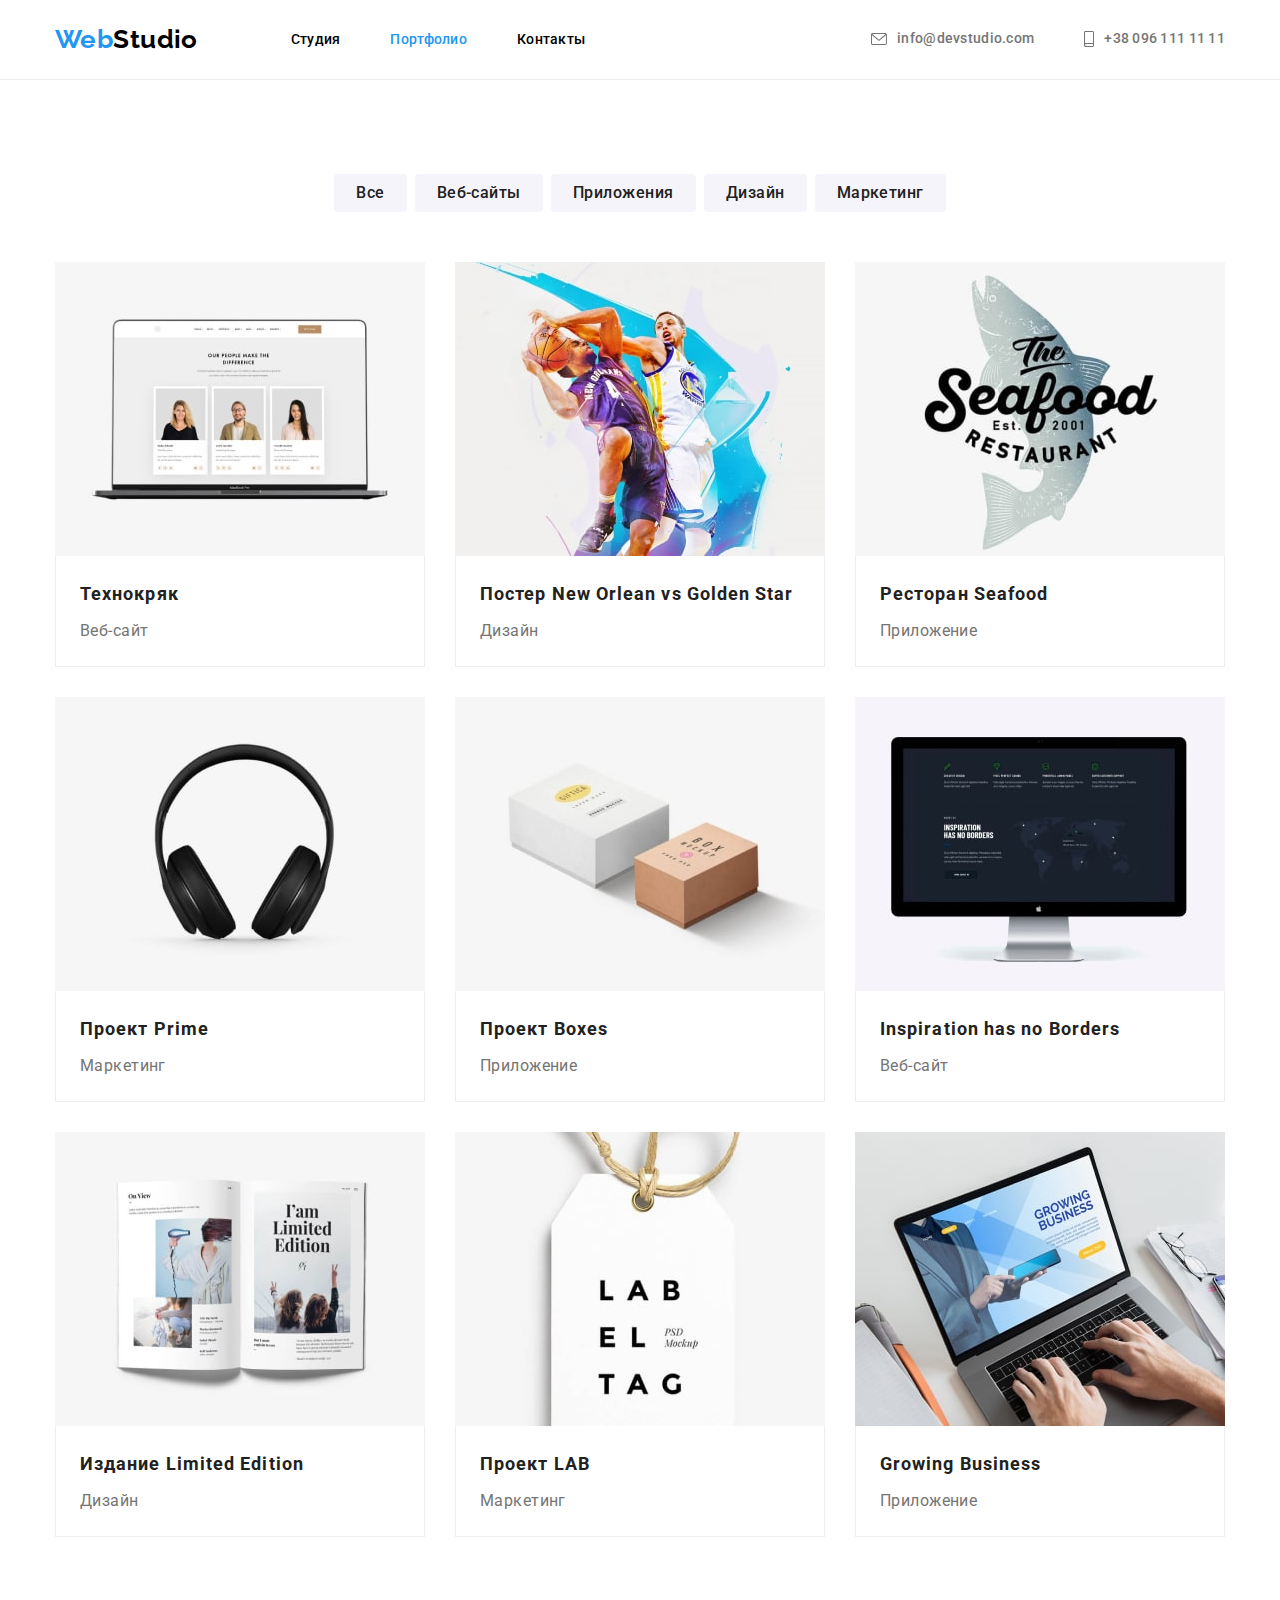
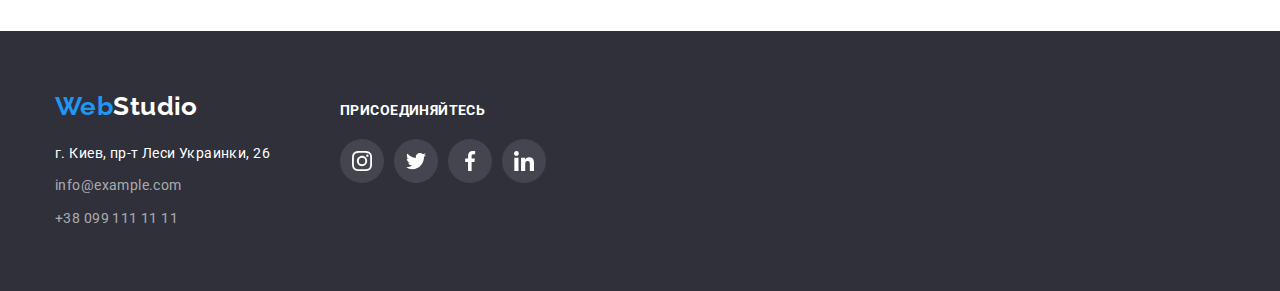
==== commit 85f0a540: "correct msitakes" ====
--- a/portfolio.html
+++ b/portfolio.html
@@ -29,10 +29,12 @@
           >
           <ul class="header-nav-list list">
             <li class="header-item">
-              <a href="./index.html" class="nav-link current link">Студия</a>
+              <a href="./index.html" class="nav-link link">Студия</a>
             </li>
             <li class="header-item">
-              <a href="./portfolio.html" class="nav-link link">Портфолио</a>
+              <a href="./portfolio.html" class="nav-link current link"
+                >Портфолио</a
+              >
             </li>
             <li class="header-item">
               <a href="#contancts" class="nav-link link">Контакты</a>
@@ -241,7 +243,7 @@
           </address>
         </div>
         <div class="join">
-          <h3 class="join-title">Присоединяйтесь</h3>
+          <p class="join-title">Присоединяйтесь</p>
           <ul class="join-list list">
             <li class="join-item">
               <a href="" class="join-link link">
--- a/css/styles.css
+++ b/css/styles.css
@@ -131,6 +131,7 @@
 .main-header {
   border-bottom: 1px solid #ececec;
 }
+
 .nav-link {
   font-weight: 500;
   line-height: 1.14;
@@ -151,15 +152,17 @@
 .mail-link,
 .phone-link {
   display: flex;
+  align-items: center;
   font-weight: 500;
   line-height: 1.14;
   letter-spacing: 0.02em;
-  fill: var(--primary-text-color);
+  color: var(--primary-text-color);
 }
 
 .phone-icon,
 .mail-icon {
   margin-right: 10px;
+  fill: currentColor;
 }
 .mail-link,
 .phone-link {
@@ -197,6 +200,7 @@
   padding-top: 10px;
   padding-bottom: 10px;
 }
+
 .header-contacts .header-contancts-links {
   padding-top: 10px;
   padding-bottom: 10px;
@@ -212,6 +216,7 @@
 /* --- Футер ---  */
 .container-footer {
   display: flex;
+  align-items: baseline;
 }
 .address-container {
   margin-right: 70px;
@@ -326,14 +331,13 @@
   width: 270px;
   height: 120px;
   margin-bottom: 30px;
+  border-radius: 4px;
   background-color: var(--features-bg-color);
-}
-.features-icon {
-  margin: 25px 100px;
+  padding: 25px 100px;
 }
 
 .features-title {
-  margin-bottom: 10px;
+  margin-bottom: 10px1;
   font-weight: 700;
   font-size: 14px;
   line-height: 1.14;
@@ -414,17 +418,16 @@
   display: flex;
   justify-content: center;
   align-items: center;
+  color: var(--main-icon-color-color);
 }
 .team-social-link:hover,
 .team-social-link:focus {
   background-color: var(--accent-color);
-}
-.team-social-link:hover .team-icon,
-.team-social-link:focus .team-icon {
-  fill: var(--filterbutton-bg-color);
-}
+  color: var(--hero-text-color);
+}
+
 .team-icon {
-  fill: var(--main-icon-color);
+  fill: currentColor;
 }
 
 /* --- Клиенты --- */
@@ -441,7 +444,7 @@
   width: 170px;
   height: 92px;
   border: 1px solid #afb1b8;
-  border-radius: 3%;
+  border-radius: 4px;
   display: flex;
   justify-content: center;
   align-items: center;
@@ -462,7 +465,7 @@
   display: block;
 }
 .join-title {
-  margin-bottom: 30px;
+  margin-bottom: 20px;
   font-weight: 700;
   font-size: 14px;
   line-height: 1.14;
@@ -562,5 +565,6 @@
 }
 .portfolio-link:hover,
 .portfolio-link:focus {
-  box-shadow: 0px 4px 4px rgba(0, 0, 0, 0.25);
-}
+  box-shadow: 0px 1px 1px rgba(0, 0, 0, 0.12), 0px 4px 4px rgba(0, 0, 0, 0.06),
+    1px 4px 6px rgba(0, 0, 0, 0.16);
+}
